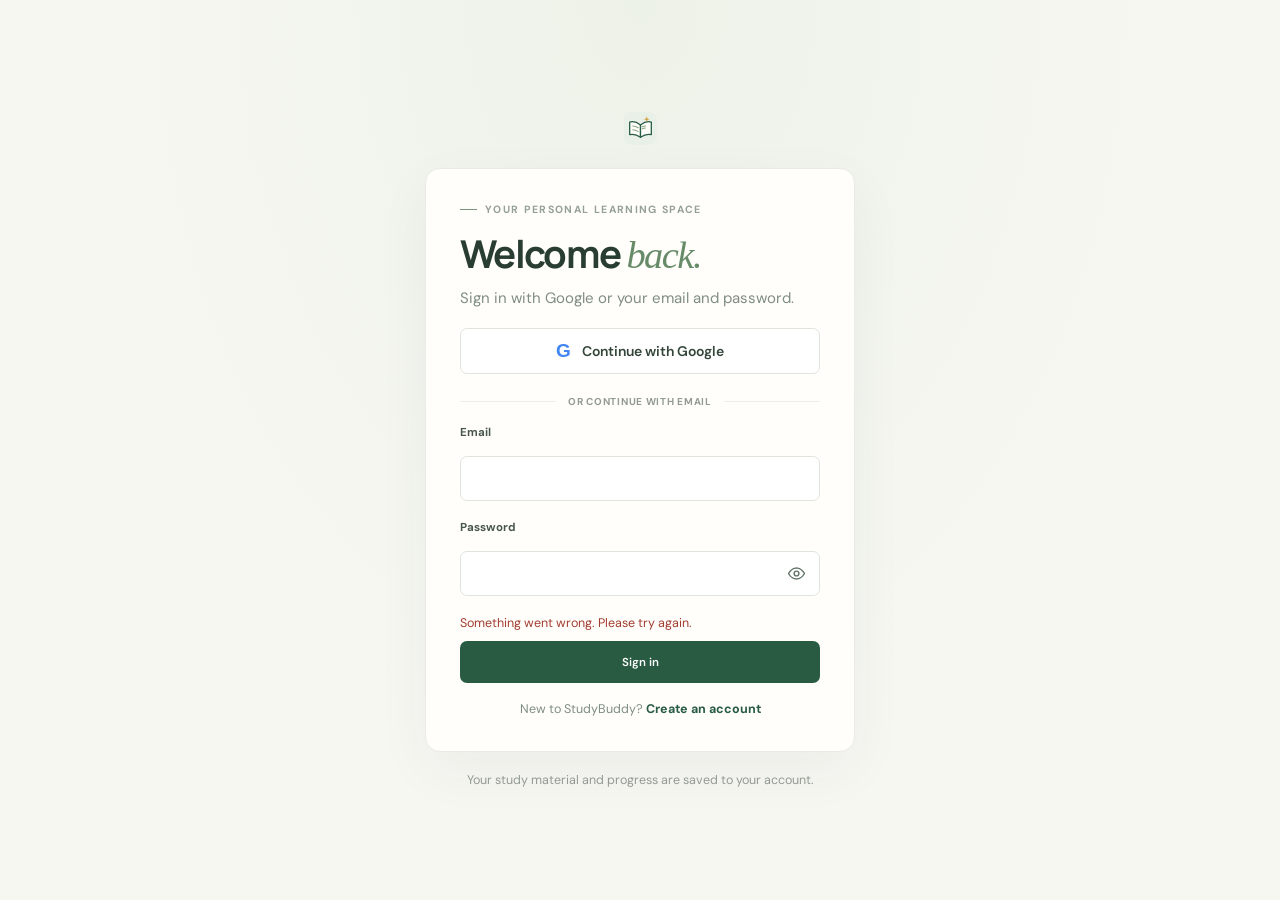
==== index.html @ 564a211e "Improve upload and history responsiveness Avoid repeated status and storage setup checks during uplo" ====
<!doctype html>
<html lang="en">
  <head>
    <meta charset="UTF-8" />
    <meta name="viewport" content="width=device-width, initial-scale=1.0" />
    <meta name="theme-color" content="#f7f7f2" />
    <meta
      name="description"
      content="Ask education questions or study any topic with guided lessons, practice, and a personal learning plan."
    />
    <title>StudyBuddy — learn it your way</title>
    <link rel="icon" type="image/svg+xml" href="/studybuddy-icon.svg" />
    <link rel="preconnect" href="https://fonts.googleapis.com" />
    <link rel="preconnect" href="https://fonts.gstatic.com" crossorigin />
    <link
      href="https://fonts.googleapis.com/css2?family=DM+Sans:wght@400;500;600;700&family=Manrope:wght@400;500;600;700;800&display=swap"
      rel="stylesheet"
    />
    <link rel="stylesheet" href="styles.css" />
    <script src="app.js" defer></script>
  </head>
  <body>
    <section class="auth-gate" id="auth-gate" aria-labelledby="auth-title">
      <a class="brand auth-brand" href="#" aria-label="StudyBuddy home"><span class="brand-mark" aria-hidden="true"><img src="/studybuddy-icon.svg" alt="" /></span><span>study<span class="brand-accent">buddy</span></span></a>
      <form class="auth-card" id="auth-form" novalidate>
        <p class="eyebrow"><span class="eyebrow-line"></span> YOUR PERSONAL LEARNING SPACE</p>
        <h1 id="auth-title">Welcome <span class="serif-accent">back.</span></h1>
        <p class="auth-copy" id="auth-copy">Sign in with Google or your email and password.</p>
        <a class="google-sign-in" id="google-sign-in" href="/api/auth/google/start">
          <span class="google-mark" aria-hidden="true">G</span>
          <span>Continue with Google</span>
        </a>
        <div class="auth-divider"><span>OR CONTINUE WITH EMAIL</span></div>
        <label class="field-label" for="auth-email">Email</label>
        <input class="auth-input" id="auth-email" type="email" autocomplete="email" maxlength="254" required />
        <label class="field-label" for="auth-password">Password</label>
        <div class="auth-password-field">
          <input class="auth-input" id="auth-password" type="password" autocomplete="current-password" minlength="8" maxlength="256" required />
          <button class="auth-password-toggle" type="button" data-password-toggle="auth-password" aria-label="Show password" aria-pressed="false" aria-controls="auth-password">
            <svg viewBox="0 0 24 24" aria-hidden="true"><path d="M2 12s3.6-7 10-7 10 7 10 7-3.6 7-10 7S2 12 2 12Z" /><circle cx="12" cy="12" r="3" /></svg>
            <svg viewBox="0 0 24 24" aria-hidden="true" hidden><path d="m3 3 18 18M10.6 10.6a2 2 0 0 0 2.8 2.8" /><path d="M9.9 5.2A10.7 10.7 0 0 1 12 5c6.4 0 10 7 10 7a15.7 15.7 0 0 1-3.1 3.8M6.2 6.2C3.5 8 2 12 2 12s3.6 7 10 7c1.2 0 2.3-.3 3.3-.7" /></svg>
          </button>
        </div>
        <p class="auth-password-hint" id="auth-password-hint" hidden>At least 8 characters, including an uppercase letter, a lowercase letter, a number, and a symbol.</p>
        <div id="auth-confirm-password-field" hidden>
          <label class="field-label" for="auth-confirm-password">Confirm password</label>
          <div class="auth-password-field">
            <input class="auth-input" id="auth-confirm-password" type="password" autocomplete="new-password" minlength="8" maxlength="256" />
            <button class="auth-password-toggle" type="button" data-password-toggle="auth-confirm-password" aria-label="Show password" aria-pressed="false" aria-controls="auth-confirm-password">
              <svg viewBox="0 0 24 24" aria-hidden="true"><path d="M2 12s3.6-7 10-7 10 7 10 7-3.6 7-10 7S2 12 2 12Z" /><circle cx="12" cy="12" r="3" /></svg>
              <svg viewBox="0 0 24 24" aria-hidden="true" hidden><path d="m3 3 18 18M10.6 10.6a2 2 0 0 0 2.8 2.8" /><path d="M9.9 5.2A10.7 10.7 0 0 1 12 5c6.4 0 10 7 10 7a15.7 15.7 0 0 1-3.1 3.8M6.2 6.2C3.5 8 2 12 2 12s3.6 7 10 7c1.2 0 2.3-.3 3.3-.7" /></svg>
            </button>
          </div>
        </div>
        <p class="auth-error" id="auth-error" role="alert"></p>
        <button class="primary-button auth-submit" id="auth-submit" type="submit">Sign in</button>
        <p class="auth-switch"><span id="auth-switch-prompt">New to StudyBuddy?</span> <button type="button" id="auth-toggle">Create an account</button></p>
      </form>
      <p class="auth-footnote">Your study material and progress are saved to your account.</p>
    </section>
    <div class="app-shell" id="app-shell" hidden>
      <aside class="sidebar" aria-label="Main navigation">
        <a class="brand" href="#" aria-label="StudyBuddy home">
          <span class="brand-mark" aria-hidden="true">
            <img src="/studybuddy-icon.svg" alt="" />
          </span>
          <span>study<span class="brand-accent">buddy</span></span>
        </a>

        <p class="sidebar-label">YOUR SPACE</p>
        <nav class="nav-list">
          <a class="nav-link active" href="#home" data-view="home" aria-label="Home" data-tooltip="Home">
            <svg viewBox="0 0 24 24" aria-hidden="true"><path d="m4 10 8-6 8 6v9a1 1 0 0 1-1 1h-5v-6h-4v6H5a1 1 0 0 1-1-1v-9Z" /></svg>
            <span>My study plan</span>
          </a>
          <a class="nav-link" href="#learn" data-view="learn" aria-label="Learning room" data-tooltip="Learning room">
            <svg viewBox="0 0 24 24" aria-hidden="true"><path d="M5 4.5A2.5 2.5 0 0 1 7.5 2H20v17H7.5A2.5 2.5 0 0 0 5 21.5v-17Z" /><path d="M5 18.5A2.5 2.5 0 0 1 7.5 16H20M9 6h7M9 9h7" /></svg>
            <span>Learning room</span>
          </a>
          <a class="nav-link" href="#history" data-view="history" aria-label="Study history" data-tooltip="Study history">
            <svg viewBox="0 0 24 24" aria-hidden="true"><circle cx="12" cy="12" r="8.5"/><path d="M12 7v5l3.5 2M5 5.5 3.5 8M3.5 8H7"/></svg>
            <span>Study history</span>
          </a>
        </nav>

        <div class="sidebar-spacer"></div>

        <div class="sidebar-note">
          <div class="note-spark" aria-hidden="true">✳</div>
          <p class="note-title">A little progress<br />goes a long way.</p>
          <p class="note-copy">Your next study session is one small step away.</p>
          <a href="#home" data-view="home" class="note-link">Keep going <span aria-hidden="true">↗</span></a>
          <div class="note-decoration" aria-hidden="true"></div>
        </div>

      </aside>

      <main class="main-content">
        <header class="topbar">
          <div class="breadcrumb"><span>My workspace</span><span class="crumb-slash">/</span><strong id="page-crumb">My study plan</strong></div>
          <div class="topbar-actions">
            <span class="today-label"><span class="status-dot"></span> Your personal learning space</span>
            <span class="save-status" id="save-status" role="status" aria-live="polite" hidden></span>
            <button class="save-retry-button" id="save-retry" type="button" hidden>Retry save</button>
            <button class="icon-button" id="help-button" aria-label="How StudyBuddy works" title="How StudyBuddy works">?</button>
            <button class="contact-us-button" id="contact-us" type="button" aria-expanded="false" aria-controls="contact-details">Contact Us</button>
            <span class="contact-details" id="contact-details" hidden>
              <span class="contact-email">Contact us at mca111725039126@gmail.com</span>
              <button class="contact-copy-button" id="contact-copy" type="button">Copy email</button>
              <span class="contact-copy-status" id="contact-copy-status" role="status" aria-live="polite"></span>
            </span>
            <button class="sign-out-button" id="sign-out" type="button">Log out</button>
          </div>
        </header>

        <section class="page-view active" id="home-view" aria-labelledby="welcome-title">
          <div class="welcome-row">
            <div>
              <p class="eyebrow"><span class="eyebrow-line"></span> YOUR NEXT CHAPTER STARTS HERE</p>
              <h1 id="welcome-title">Make learning <span class="serif-accent">click.</span></h1>
              <p class="welcome-copy">Ask about any subject, enter a topic, or share study material. Your tutor will explain it, help you practise, and build a plan that fits your days.</p>
            </div>
            <div class="date-chip"><span class="date-icon" aria-hidden="true">✳</span><span id="today-date">A fresh start, any day</span></div>
          </div>

          <div class="workspace-grid">
            <section class="setup-card card" aria-labelledby="setup-title">
              <div class="card-heading">
                <div class="step-number">01</div>
                <div>
                  <p class="section-kicker">LET’S GET YOU SET UP</p>
                  <h2 id="setup-title">What are we learning today?</h2>
                </div>
              </div>

              <form id="study-form">
                <label class="field-label" for="material-text">Choose your study sources <span class="optional-label">up to 10 files, plus notes</span></label>
                <label class="upload-zone" for="file-input" id="upload-zone">
                  <span class="upload-icon" id="upload-icon" aria-hidden="true">
                    <svg viewBox="0 0 24 24"><path d="M12 16V4m0 0L7 9m5-5 5 5" /><path d="M5 14v5a1 1 0 0 0 1 1h12a1 1 0 0 0 1-1v-5" /></svg>
                  </span>
                  <img class="image-preview" id="image-preview" alt="Preview of a selected study image" hidden />
                  <span class="upload-text"><strong id="file-label">Add files, <span>browse</span>, or paste an image</strong><small id="file-status" aria-live="polite">Images, PDF, DOCX, PPTX, and text · up to 10 MB each</small></span>
                  <input id="file-input" type="file" multiple accept=".txt,.md,.markdown,.csv,.json,.html,.htm,.pdf,.docx,.pptx,text/plain,text/markdown,text/csv,application/json,text/html,application/pdf,application/vnd.openxmlformats-officedocument.wordprocessingml.document,application/vnd.openxmlformats-officedocument.presentationml.presentation,image/png,image/jpeg,image/webp,image/gif,image/avif,image/bmp,image/heic,image/heif,image/tiff" />
                </label>
                <ul id="selected-files" class="selected-files" aria-live="polite" hidden></ul>
                <button id="clear-files" class="clear-files-button" type="button" hidden>Clear selected files</button>
                <p id="image-retention-note" class="image-retention-note">Files used in a study plan are stored privately for 30 days and are available in your Study history. Convert older .DOC/.PPT files to PDF or modern Office format first.</p>
                <div class="or-divider"><span>OR PASTE YOUR TEXT</span></div>
                <textarea id="material-text" rows="5" placeholder="Enter an education-related topic or question, or paste notes (for example: operating systems, photosynthesis, or algebra)." aria-describedby="material-hint"></textarea>
                <div class="input-footer"><span id="material-hint" aria-live="polite">Checking the AI tutor…</span><span id="word-count">0 words</span></div>

                <div class="setup-divider"></div>
                <div class="preferences-grid">
                  <div class="field-group">
                    <label class="field-label" for="study-days">How many days do you have?</label>
                    <input class="number-input" id="study-days" type="number" min="1" max="30" step="1" value="3" required aria-describedby="schedule-help" />
                  </div>
                  <div class="field-group">
                    <label class="field-label" for="exam-date">Exam date <span class="optional-label">optional</span></label>
                    <input class="number-input" id="exam-date" type="date" />
                  </div>
                  <div class="field-group daily-hours-group">
                    <p class="field-label">How many hours can you study each day?</p>
                    <p class="schedule-help" id="schedule-help">Set a different amount for each day. Choose between 0.5 and 12 hours.</p>
                    <div class="daily-hours-list" id="daily-hours-list" aria-live="polite"></div>
                  </div>
                </div>

                <p class="form-error" id="form-error" role="alert"></p>
                <button class="primary-button create-button" type="submit"><span>Build my study plan</span><span class="button-arrow" aria-hidden="true">↗</span></button>
              </form>
            </section>

            <aside class="right-rail">
              <section class="how-card card">
                <div class="how-header"><span class="how-icon" aria-hidden="true">✳</span><span class="section-kicker">A STUDY BUDDY IN YOUR CORNER</span></div>
                <h2>Learn it.<br /><span>Own it.</span><br />Remember it.</h2>
                <div class="how-steps">
                  <div class="how-step"><span class="tiny-step">1</span><span><strong>Your material</strong><small>We find the key ideas</small></span></div>
                  <div class="how-step"><span class="tiny-step">2</span><span><strong>Your learning plan</strong><small>Detailed lessons in focused parts</small></span></div>
                  <div class="how-step"><span class="tiny-step">3</span><span><strong>Your next steps</strong><small>Practice &amp; revise smarter</small></span></div>
                </div>
                <div class="scribble" aria-hidden="true">you've got this <span>↗</span></div>
              </section>
              <section class="tip-card card">
                <div class="tip-icon" aria-hidden="true">☼</div>
                <div><p class="section-kicker">A STUDY TIP FOR YOU</p><p class="tip-copy">Learning a little, then recalling it from memory, helps ideas stick.</p></div>
              </section>
            </aside>
          </div>
        </section>

        <section class="page-view" id="history-view" aria-labelledby="study-history-title">
          <div class="subpage-heading">
            <div><p class="eyebrow"><span class="eyebrow-line"></span> PICK UP WHERE YOU LEFT OFF</p><h1 id="study-history-title">Study <span class="serif-accent">history.</span></h1><p class="welcome-copy">Reopen an earlier plan and continue its lessons.</p></div>
          </div>
          <section class="study-history card" aria-label="Saved study plans">
            <div class="history-heading"><span class="history-count" id="history-count">0 saved plans</span></div>
            <div class="history-list" id="history-list" aria-live="polite"><p class="history-empty">Your previous plans will appear here.</p></div>
          </section>
        </section>

        <section class="page-view" id="learn-view" aria-labelledby="learn-title">
          <div class="subpage-heading">
            <div><p class="eyebrow"><span class="eyebrow-line"></span> YOUR PERSONAL LEARNING ROOM</p><h1 id="learn-title">Let’s make it <span class="serif-accent">stick.</span></h1><p class="welcome-copy" id="lesson-subtitle">Work through each topic at your own pace.</p></div>
            <button class="text-button" id="back-to-plan">← Back to plan</button>
          </div>
          <div class="learning-layout">
            <aside class="lesson-sidebar card">
              <div class="lesson-list-heading"><span class="section-kicker">YOUR LEARNING PLAN</span><span class="lesson-progress-summary"><span class="lesson-progress-count" id="lesson-progress-count">0 / 0</span><strong class="lesson-progress-percent" id="lesson-progress-percent">0%</strong></span></div>
              <div class="progress-track" id="lesson-progress-track" role="progressbar" aria-label="Topics mastered" aria-valuemin="0" aria-valuemax="100" aria-valuenow="0"><span id="lesson-progress-bar"></span></div>
              <section class="readiness-panel" id="readiness-panel" aria-live="polite"></section>
              <div id="spaced-review-list" class="spaced-review-list" aria-live="polite"></div>
              <div id="lesson-list" class="lesson-list"></div>
              <div class="plan-time"><span aria-hidden="true">◷</span><span id="plan-time-label">3 days · 3 hours total</span></div>
            </aside>
            <article class="lesson-card card" aria-label="Current lesson page">
              <div id="lesson-content"></div>
              <div class="lesson-actions"><button class="secondary-button" id="prev-lesson">← Previous lesson</button><button class="primary-button" id="next-lesson">I’ve got this <span class="button-arrow" aria-hidden="true">→</span></button></div>
            </article>
          </div>
        </section>

        <section class="page-view" id="quiz-view" aria-labelledby="quiz-title">
          <div class="subpage-heading">
            <div><p class="eyebrow"><span class="eyebrow-line"></span> PRACTICE THAT BUILDS UNDERSTANDING</p><h1 id="quiz-title">Time to <span class="serif-accent">check in.</span></h1><p class="welcome-copy" id="quiz-intro">Try multiple-choice questions based on your lessons. Choose or change an option before checking your answer. You’ll see explanations, then choose what you’d like to review.</p></div>
            <span class="quiz-count-chip" id="quiz-count-chip">QUESTION 1</span>
          </div>
          <section class="quiz-card card quiz-setup" id="quiz-setup" hidden aria-labelledby="quiz-setup-title">
            <h2 id="quiz-setup-title">Choose your quiz length</h2>
            <p>The quiz is optional. Start whenever you’re ready, or skip it and keep your completed lessons. Choose how many multiple-choice questions to answer; questions are randomized and based on your study material.</p>
            <div class="quiz-size-control"><label for="quiz-size">Total multiple-choice questions</label><input id="quiz-size" type="number" min="1" value="10" required /></div>
            <label class="quiz-all-control"><input id="quiz-all" type="checkbox" /><span id="quiz-all-label">All lesson questions plus the applied scenario</span></label>
            <div class="quiz-choice-actions"><button class="primary-button" id="start-selected-quiz" type="button">Start quiz</button><button class="secondary-button" id="skip-quiz" type="button">Skip quiz</button></div>
          </section>
          <div class="quiz-card card" id="quiz-content" hidden></div>
        </section>

        <section class="page-view" id="results-view" aria-labelledby="results-title">
          <div id="results-content"></div>
        </section>

        <footer class="footer"><span>StudyBuddy</span><span>Small steps. Strong understanding.</span></footer>
      </main>
    </div>
    <div class="toast" id="toast" role="status" aria-live="polite"></div>
    <dialog id="help-dialog" class="help-dialog">
      <button class="dialog-close" id="close-help" aria-label="Close">×</button>
      <span class="how-icon" aria-hidden="true">✳</span>
      <p class="section-kicker">A NOTE ABOUT THIS FIRST VERSION</p>
      <h2>Your notes stay yours.</h2>
      <p>With a Groq API key configured, StudyBuddy uses Groq for lessons, quizzes, image analysis, and assessments. Module names and section headings become context for focused lessons; each bullet and each comma-separated subtopic becomes its own lesson, up to 500 topics per plan. Each lesson page is generated only when selected, with up to 250 output tokens per lesson and model reasoning disabled to reserve tokens for the explanation. Lesson pages give a concise explanation and example. Quizzes contain multiple-choice questions based on completed lesson topics, followed by an applied scenario in multiple-choice format. Choose a question count or include all topics. Each answer includes an explanation. Missed answers appear below the quiz results with your answer, the correct answer, and an option to get another focused explanation. Model availability and account limits apply.</p>
      <p>Lesson requests send the selected topic part, follow-up explanation requests send that topic's notes and the learner's question and missed-answer details, quiz requests send lesson summaries, and image requests send the image to Groq; StudyBuddy does not save those requests. Image analysis adapts to visible content such as text, flowcharts, diagrams, charts, people, and objects, describing their labels, actions, and relationships while marking uncertain details. AI explanations can still be wrong: compare important details with your source material and trusted references. Without a Groq API key, StudyBuddy can read visible text from an image but cannot interpret diagrams or other visual content. Supported image formats include PNG, JPEG, WebP, and GIF; other formats are converted in your browser when possible.</p>
      <p>Lessons and quiz explanations include a related verbatim passage from your notes when a match is found; use it to check the explanation, not as a guarantee that every claim is supported. Study readiness is an estimate based on checked topics, and untested topics lower the estimate. Lesson pages can be read aloud in English by your browser and printed or saved as a PDF. The save indicator shows when progress is saved and offers a retry if saving fails.</p>
      <button class="primary-button dialog-done" id="dialog-done">Got it</button>
    </dialog>
  </body>
</html>
---- styles.css ----
:root {
  font-family: "DM Sans", sans-serif;
  color: #233a32;
  background: #f7f7f2;
  font-synthesis: none;
  text-rendering: optimizeLegibility;
  --ink: #233a32;
  --muted: #7f8d84;
  --green: #235842;
  --green-dark: #194733;
  --mint: #e8efe8;
  --line: #e9ebe4;
  --paper: #fffefa;
}

* { box-sizing: border-box; }
[hidden] { display: none !important; }
body { margin: 0; min-width: 320px; min-height: 100vh; background: #f7f7f2; }
button, textarea, select { font: inherit; }
button, a, label { -webkit-tap-highlight-color: transparent; }
button { cursor: pointer; }
a { color: inherit; text-decoration: none; }
button:focus-visible, a:focus-visible, select:focus-visible, textarea:focus-visible, input:focus-visible + .upload-zone { outline: 3px solid #94b9a1; outline-offset: 3px; }

.app-shell { min-height: 100vh; }
.sidebar { width: 64px; position: fixed; inset: 0 auto 0 0; display: flex; flex-direction: column; align-items: center; padding: 17px 8px 11px; background: #fffefa; border-right: 1px solid #eeefe9; z-index: 5; }
.brand { display: flex; align-items: center; gap: 9px; margin: 0 0 40px; font-family: Manrope, sans-serif; font-weight: 800; font-size: 22.5px; letter-spacing: -1.1px; }
.brand-mark { width: 33px; height: 33px; display: grid; place-items: center; background: #e9f0e8; border-radius: 10px; }
.brand-mark img { width: 100%; height: 100%; display: block; }
.brand-accent { color: #72956d; }
.sidebar-label, .section-kicker, .eyebrow { font-size: 10.5px; letter-spacing: 1.35px; font-weight: 700; color: #95a096; }
.sidebar-label, .brand > span:last-child, .nav-link > span, .sidebar-note { display: none; }
.nav-list { display: grid; width: 100%; gap: 8px; }
.nav-link { position: relative; width: 46px; height: 43px; margin: 0 auto; padding: 0; display: flex; justify-content: center; align-items: center; border-radius: 8px; font-size: 13.5px; font-weight: 500; color: #6f7d74; transition: background .18s ease, color .18s ease; }
.nav-link::after { content: attr(data-tooltip); position: absolute; z-index: 20; left: calc(100% + 8px); top: 50%; padding: 7px 10px; border-radius: 6px; background: #293d33; color: #fff; font-size: 11.5px; font-weight: 600; line-height: 1.2; white-space: nowrap; opacity: 0; pointer-events: none; transform: translateY(-50%) translateX(-3px); transition: opacity .15s ease, transform .15s ease; }
.nav-link:hover::after, .nav-link:focus-visible::after { opacity: 1; transform: translateY(-50%) translateX(0); }
.nav-link:hover { background: #f5f6f1; color: var(--ink); }
.nav-link.active { color: #285b43; background: #eaf0e9; font-weight: 700; }
.nav-link svg { width: 17px; height: 17px; fill: none; stroke: currentColor; stroke-width: 1.6; stroke-linecap: round; stroke-linejoin: round; }
.sidebar-spacer { flex: 1; min-height: 28px; }
.sidebar-note { position: relative; overflow: hidden; padding: 17px 15px 15px; border-radius: 11px; background: #f0f2e9; min-height: 171px; }
.note-spark { width: 25px; height: 25px; display: grid; place-items: center; border-radius: 8px; background: #e1e8db; color: #567956; font-size: 18px; }
.note-title { position: relative; z-index: 1; margin: 12px 0 7px; font: 700 17px/1.35 Manrope, sans-serif; color: #304536; }
.note-copy { position: relative; z-index: 1; max-width: 157px; margin: 0 0 12px; color: #788479; font-size: 11.5px; line-height: 1.55; }
.note-link { position: relative; z-index: 1; color: #35634a; font-size: 11.5px; font-weight: 700; }
.note-link span { margin-left: 4px; }
.note-decoration { position: absolute; right: -17px; bottom: -39px; width: 111px; height: 111px; border: 1px solid #dce4d6; border-radius: 50%; box-shadow: 0 0 0 12px #f0f2e9, 0 0 0 13px #dce4d6, 0 0 0 26px #f0f2e9, 0 0 0 27px #dce4d6; }
.auth-gate { min-height: 100vh; display: grid; place-items: center; align-content: center; gap: 20px; padding: 32px 18px; background: radial-gradient(ellipse at 50% 0%, #edf2e9 0, #f7f7f2 62%); }
.auth-brand { margin: 0 0 3px; }
.auth-card { width: min(100%, 430px); padding: 34px; border: 1px solid #e9ebe4; border-radius: 15px; background: #fffefa; box-shadow: 0 18px 55px #293d330d; }
.auth-card .eyebrow { margin-bottom: 16px; }
.auth-card h1 { margin-bottom: 9px; }
.auth-copy { margin-bottom: 18px; color: #7f8d84; font-size: 15px; line-height: 1.6; }
.google-sign-in { width: 100%; min-height: 46px; display: flex; align-items: center; justify-content: center; gap: 11px; border: 1px solid #dfe5dc; border-radius: 7px; background: #fff; color: #34463a; font-size: 14px; font-weight: 600; transition: background .18s ease, border-color .18s ease; }
.google-sign-in:hover { border-color: #b7c9b0; background: #f8faf6; }
.google-sign-in:focus-visible { outline: 3px solid #94b9a1; outline-offset: 3px; }
.google-mark { font: 700 19px Arial, sans-serif; color: #4285f4; }
.auth-divider { display: flex; align-items: center; gap: 12px; margin: 21px 0 17px; color: #929b92; font-size: 10px; font-weight: 700; letter-spacing: .7px; }
.auth-divider::before, .auth-divider::after { height: 1px; flex: 1; background: #eceee7; content: ""; }
.auth-input { width: 100%; height: 45px; margin: 7px 0 19px; padding: 0 12px; border: 1px solid #dfe5dc; border-radius: 7px; background: #fff; color: var(--ink); font: inherit; font-size: 15px; }
.auth-input:focus { outline: 3px solid #94b9a155; border-color: #78987c; }
.auth-password-field { position: relative; }
.auth-password-field .auth-input { padding-right: 48px; }
.auth-password-toggle { position: absolute; top: 29px; right: 7px; width: 34px; height: 34px; display: grid; place-items: center; padding: 0; transform: translateY(-50%); border: 0; border-radius: 6px; background: transparent; color: #64756a; cursor: pointer; }
.auth-password-toggle:hover { background: #eaf0e9; color: #285b43; }
.auth-password-toggle:focus-visible { outline: 2px solid #78987c; outline-offset: 1px; }
.auth-password-toggle svg { width: 19px; height: 19px; fill: none; stroke: currentColor; stroke-linecap: round; stroke-linejoin: round; stroke-width: 1.8; }
.auth-password-toggle svg[hidden] { display: none; }
.auth-password-hint { margin: -12px 0 16px; color: #7f8d84; font-size: 11.5px; line-height: 1.5; }
.auth-error { min-height: 18px; margin: 0 0 8px; color: #a33d32; font-size: 12.5px; }
.auth-error.auth-success { color: #3b704b; }
.auth-submit { width: 100%; justify-content: center; }
.auth-switch { margin: 18px 0 0; text-align: center; color: #7f8d84; font-size: 12.5px; }
.auth-switch button { padding: 0; border: 0; background: transparent; color: #285b43; font-weight: 700; }
.auth-footnote { margin: 0; color: #929b92; font-size: 12.5px; text-align: center; }

.main-content { max-width: 1600px; margin-left: 64px; padding: 0 53px; min-height: 100vh; }
.topbar { height: 68px; display: flex; align-items: center; justify-content: space-between; border-bottom: 1px solid #ebede6; }
.breadcrumb { display: flex; align-items: center; gap: 9px; color: #99a098; font-size: 11.5px; }
.breadcrumb strong { color: #516057; font-weight: 600; }
.crumb-slash { color: #c9cec6; }
.topbar-actions { display: flex; align-items: center; gap: 17px; }
.today-label { display: flex; align-items: center; gap: 7px; color: #7d8980; font-size: 11.5px; }
.save-status { color: #718170; font-size: 11.5px; white-space: nowrap; }
.save-status[data-state="error"] { color: #a33d32; }
.save-retry-button { padding: 4px 7px; border: 1px solid #e6c6c1; border-radius: 5px; background: #fffefa; color: #934a42; font-size: 10.5px; white-space: nowrap; }
.status-dot { width: 7px; height: 7px; border-radius: 50%; background: #82a982; box-shadow: 0 0 0 3px #e8efe6; }
.icon-button { width: 25px; height: 25px; border: 1px solid #e1e5dc; border-radius: 50%; color: #79877d; background: #fffefa; font-size: 13.5px; font-weight: 600; }
.contact-us-button { min-height: 34px; padding: 0 11px; border: 1px solid #dfe5dc; border-radius: 7px; background: #fffefa; color: #40594a; font-size: 12.5px; font-weight: 600; }
.contact-us-button:hover { border-color: #b9cbb9; background: #f0f4ee; }
.contact-details { display: flex; align-items: center; gap: 7px; }
.contact-details[hidden] { display: none; }
.contact-email { color: #40594a; font-size: 11.5px; white-space: nowrap; }
.contact-copy-button { min-height: 28px; padding: 0 8px; border: 1px solid #dfe5dc; border-radius: 6px; background: #fffefa; color: #40594a; font-size: 11px; font-weight: 600; white-space: nowrap; }
.contact-copy-button:hover { border-color: #b9cbb9; background: #f0f4ee; }
.contact-copy-status { color: #40594a; font-size: 11px; white-space: nowrap; }
.sign-out-button { min-height: 34px; padding: 0 13px; border: 1px solid #dfe5dc; border-radius: 7px; background: #fffefa; color: #40594a; font-size: 12.5px; font-weight: 600; transition: background .18s ease, border-color .18s ease; }
.sign-out-button:hover { border-color: #b9cbb9; background: #f0f4ee; }

.page-view { display: none; padding-top: 38px; animation: fade-in .28s ease both; }
.page-view.active { display: block; }
@keyframes fade-in { from { opacity: 0; transform: translateY(5px); } to { opacity: 1; transform: translateY(0); } }
.welcome-row, .subpage-heading { display: flex; align-items: end; justify-content: space-between; gap: 20px; margin: 0 0 27px; }
.eyebrow { display: flex; align-items: center; gap: 8px; margin: 0 0 11px; }
.eyebrow-line { width: 17px; height: 1px; background: #79947a; }
h1, h2, p { margin-top: 0; }
h1 { margin-bottom: 7px; color: #293d33; font: 700 clamp(30.5px, 3vw, 40.5px)/1.15 Manrope, sans-serif; letter-spacing: -1.7px; }
.serif-accent { color: #678b69; font-family: Georgia, serif; font-style: italic; font-weight: 400; letter-spacing: -1.5px; }
.welcome-copy { margin: 0; color: #87928a; font-size: 13.5px; }
.date-chip { flex: 0 0 auto; display: flex; align-items: center; gap: 8px; margin-bottom: 3px; padding: 8px 11px; border: 1px solid #e9ebe4; border-radius: 7px; background: #fffefa; color: #768279; font-size: 10.5px; }
.date-icon { color: #7e9c73; font-size: 15px; }

.workspace-grid { display: grid; grid-template-columns: minmax(0, 1.75fr) minmax(230px, .86fr); gap: 18px; align-items: start; }
.card { border: 1px solid #eceee7; border-radius: 12px; background: var(--paper); box-shadow: 0 3px 12px rgba(45, 62, 45, .025); }
.setup-card { padding: 23px 25px 24px; }
.study-history { margin-top: 18px; padding: 22px 25px; }
.history-heading { display: flex; justify-content: space-between; align-items: center; gap: 12px; margin-bottom: 12px; }
.history-heading h2 { margin: 0; color: #33443a; font: 700 18px Manrope, sans-serif; }
.history-heading .section-kicker { color: #89958b; font-size: 10px; letter-spacing: 1px; }
.history-count { color: #89958b; font-size: 11.5px; }
.history-list { display: grid; gap: 8px; }
.history-item { padding: 12px 13px; border: 1px solid #eceee7; border-radius: 8px; background: #fffefa; color: #48564c; }
.history-open { display: flex; justify-content: space-between; align-items: center; gap: 12px; width: 100%; padding: 0; border: 0; background: transparent; color: inherit; text-align: left; cursor: pointer; }
.history-item:hover { border-color: #b7c9b0; background: #f7faf4; }
.history-item-copy { display: grid; gap: 4px; min-width: 0; }
.history-item-copy strong { overflow: hidden; color: #33443a; font-size: 12.5px; font-weight: 600; text-overflow: ellipsis; white-space: nowrap; }
.history-item-copy small, .history-item-action { color: #89958b; font-size: 10.5px; }
.history-item-action { flex: 0 0 auto; color: #577a5d; font-weight: 600; }
.history-files { display: grid; gap: 8px; margin-top: 12px; padding-top: 12px; border-top: 1px solid #eff0ea; }
.history-file { display: flex; align-items: center; gap: 12px; }
.history-file img { width: 76px; height: 58px; object-fit: cover; border-radius: 6px; background: #f1f3ee; }
.history-file-badge { width: 76px; height: 58px; display: grid; place-items: center; border-radius: 6px; background: #f1f3ee; color: #617767; font-size: 10px; font-weight: 800; }
.history-file > div { display: grid; gap: 5px; min-width: 0; }
.history-file strong { overflow: hidden; color: #59685d; font-size: 11px; text-overflow: ellipsis; white-space: nowrap; }
.history-file a { color: #577a5d; font-size: 11px; font-weight: 700; }
.image-retention-note { margin: -7px 0 14px; color: #879188; font-size: 10.5px; line-height: 1.5; }
.history-empty { margin: 0; padding: 12px 0; color: #89958b; font-size: 11.5px; }
.card-heading { display: flex; align-items: center; gap: 13px; margin-bottom: 23px; }
.step-number { width: 34px; height: 34px; display: grid; place-items: center; border: 1px solid #e6ebe2; border-radius: 9px; background: #f4f6f0; color: #68816a; font: 700 12.5px Manrope, sans-serif; }
.section-kicker { margin: 0 0 6px; }
.card-heading h2 { margin: 0; color: #33443a; font: 700 18px Manrope, sans-serif; letter-spacing: -.35px; }
.field-label { display: flex; align-items: baseline; gap: 8px; margin: 0 0 9px; color: #48564c; font-size: 11.5px; font-weight: 700; }
.optional-label { color: #a0a79f; font-size: 10.5px; font-weight: 400; }
.upload-zone { display: flex; align-items: center; gap: 12px; min-height: 64px; padding: 10px 13px; border: 1px dashed #d8dfd5; border-radius: 8px; background: #fbfcf8; cursor: pointer; transition: border .2s, background .2s; }
.upload-zone:hover, .upload-zone.dragging { border-color: #8baa8a; background: #f4f8f1; }
.upload-icon { width: 34px; height: 34px; display: grid; flex: 0 0 auto; place-items: center; border-radius: 8px; background: #ebf1e8; }
.upload-icon svg { width: 18px; fill: none; stroke: #648367; stroke-width: 1.6; stroke-linecap: round; stroke-linejoin: round; }
.image-preview { width: 44px; height: 44px; flex: 0 0 auto; border: 1px solid #e0e7dc; border-radius: 7px; object-fit: cover; }
.upload-text { display: flex; flex-direction: column; gap: 5px; color: #647267; font-size: 11.5px; }
.upload-text strong { font-weight: 500; }
.upload-text strong span { color: #477654; font-weight: 700; text-decoration: underline; text-underline-offset: 2px; }
.upload-text small { color: #9ba49b; font-size: 10.5px; }
.upload-text strong, .upload-text small { overflow-wrap: anywhere; }
.selected-files { display: grid; gap: 6px; margin: 9px 0 0; padding: 0; list-style: none; }
.selected-file { display: flex; align-items: center; justify-content: space-between; gap: 10px; padding: 7px 9px; border: 1px solid #eceee7; border-radius: 6px; background: #fffefa; color: #59685d; font-size: 10.5px; }
.selected-file span { min-width: 0; overflow-wrap: anywhere; }
.selected-file button, .clear-files-button { padding: 3px 7px; border: 0; border-radius: 5px; background: #f9eae7; color: #a33d32; font: 600 10px "DM Sans", sans-serif; cursor: pointer; }
.clear-files-button { margin-top: 7px; padding: 5px 8px; }
#file-input { position: absolute; width: 1px; height: 1px; overflow: hidden; clip: rect(0,0,0,0); white-space: nowrap; clip-path: inset(50%); }
.or-divider { display: flex; align-items: center; gap: 10px; margin: 13px 0 10px; color: #a3aaa2; font-size: 10px; letter-spacing: 1px; }
.or-divider::before, .or-divider::after { content: ""; height: 1px; flex: 1; background: #eff0ea; }
textarea { display: block; width: 100%; min-height: 103px; resize: vertical; padding: 12px 13px; border: 1px solid #e8ebe4; border-radius: 7px; background: #fff; color: #455449; font-size: 11.5px; line-height: 1.65; outline: none; }
textarea::placeholder { color: #aab1aa; }
textarea:focus { border-color: #9cb59b; }
.input-footer { display: flex; justify-content: space-between; gap: 8px; margin-top: 6px; color: #a1a9a0; font-size: 10px; }
#word-count { flex: 0 0 auto; color: #77887a; }
.setup-divider { height: 1px; margin: 17px 0 16px; background: #eff0ea; }
.preferences-grid { display: grid; grid-template-columns: 1fr 1fr; gap: 13px; }
.field-group { min-width: 0; }
.daily-hours-group { grid-column: 1 / -1; }
.schedule-help { margin: -4px 0 9px; color: #98a198; font-size: 10.5px; line-height: 1.5; }
.daily-hours-list { display: grid; grid-template-columns: repeat(3, minmax(0, 1fr)); gap: 9px; }
.daily-hours-item { min-width: 0; padding: 9px; border: 1px solid #eef0e9; border-radius: 6px; background: #fbfcf8; }
.daily-hours-item .field-label { margin-bottom: 6px; }
.number-input { width: 100%; height: 38px; padding: 0 10px; border: 1px solid #e7eae2; border-radius: 6px; background: #fff; color: #667269; font: inherit; font-size: 11.5px; outline: none; }
.number-input:focus { border-color: #9cb59b; }
.hours-input-wrap { position: relative; }
.hours-input-wrap .number-input { padding-right: 46px; }
.hours-input-wrap > span { position: absolute; top: 12px; right: 9px; color: #89958b; font-size: 10.5px; pointer-events: none; }
.select-wrap { position: relative; }
select { width: 100%; height: 38px; appearance: none; padding: 0 29px 0 10px; border: 1px solid #e7eae2; border-radius: 6px; background: #fff; color: #667269; font-size: 10.5px; outline: none; cursor: pointer; }
select:focus { border-color: #9cb59b; }
.select-chevron { pointer-events: none; position: absolute; top: 8px; right: 10px; color: #89958b; font-size: 18px; }
.form-error { min-height: 0; margin: 0; color: #a33f37; font-size: 11.5px; }
.form-error:not(:empty) { margin-top: 12px; }
.primary-button { min-height: 42px; display: inline-flex; justify-content: center; align-items: center; gap: 17px; padding: 0 16px; border: 0; border-radius: 7px; background: #285b42; color: white; font-size: 11.5px; font-weight: 600; transition: background .2s, transform .2s, box-shadow .2s; }
.primary-button:hover:not(:disabled) { background: #1e4c37; transform: translateY(-1px); box-shadow: 0 4px 12px #285b4220; }
.primary-button:disabled { cursor: not-allowed; opacity: .72; transform: none; box-shadow: none; }
.button-arrow { font-size: 18px; font-weight: 400; line-height: 1; }
.create-button { width: 100%; margin-top: 16px; }

.right-rail { display: grid; gap: 13px; }
.how-card { position: relative; overflow: hidden; padding: 20px 19px 17px; background: #eff2e9; border-color: #e8ece2; }
.how-header { display: flex; align-items: center; gap: 8px; }
.how-header .section-kicker { margin: 0; font-size: 10px; }
.how-icon { width: 25px; height: 25px; display: grid; place-items: center; border-radius: 8px; background: #e0e9dc; color: #628265; font-size: 17px; }
.how-card h2 { position: relative; z-index: 1; margin: 20px 0 18px; color: #33463a; font: 800 clamp(28.5px, 2.3vw, 35px)/1.12 Manrope, sans-serif; letter-spacing: -1.1px; }
.how-card h2 span { color: #70906d; font: italic 400 34px/1.2 Georgia, serif; letter-spacing: -.8px; }
.how-steps { position: relative; z-index: 1; display: grid; gap: 14px; }
.how-step { display: flex; align-items: center; gap: 9px; }
.tiny-step { width: 23px; height: 23px; display: grid; place-items: center; border-radius: 50%; background: #e0e9dc; color: #547a59; font-size: 10.5px; font-weight: 700; }
.how-step > span:last-child { display: flex; flex-direction: column; gap: 3px; }
.how-step strong { color: #50624f; font-size: 10.5px; }
.how-step small { color: #899588; font-size: 10px; }
.scribble { position: relative; z-index: 1; margin-top: 17px; color: #63815f; font: italic 13.5px Georgia, serif; text-align: right; transform: rotate(-4deg); }
.scribble span { font: 17px "DM Sans", sans-serif; }
.tip-card { display: flex; align-items: flex-start; gap: 11px; padding: 15px; }
.tip-icon { width: 28px; height: 28px; display: grid; flex: 0 0 auto; place-items: center; border-radius: 8px; background: #faf1df; color: #bd9658; font-size: 19.5px; }
.tip-card .section-kicker { margin: 2px 0 6px; font-size: 10px; }
.tip-copy { max-width: 205px; margin: 0; color: #7b877d; font-size: 10.5px; line-height: 1.6; }
.footer { display: flex; justify-content: space-between; padding: 20px 0 18px; margin-top: 26px; border-top: 1px solid #ebede6; color: #a0a79f; font-size: 10px; }
.footer span:first-child { color: #728174; font-weight: 700; }

.subpage-heading { align-items: center; margin-bottom: 24px; }
.subpage-heading h1 { margin-bottom: 7px; }
.text-button { padding: 9px 12px; border: 1px solid #e6e9e1; border-radius: 6px; background: #fffefa; color: #6f7f72; font-size: 11.5px; }
.text-button:hover, .secondary-button:hover { background: #f5f7f1; }
.learning-layout { display: grid; grid-template-columns: minmax(210px, .72fr) minmax(0, 1.8fr); gap: 16px; align-items: start; }
.lesson-sidebar { padding: 18px 15px; }
.lesson-list-heading { display: flex; justify-content: space-between; align-items: center; gap: 8px; }
.lesson-list-heading .section-kicker { margin: 0; }
.lesson-progress-summary { display: inline-flex; align-items: center; gap: 5px; }
.lesson-progress-count { color: #8a968a; font-size: 10.5px; }
.lesson-progress-percent { color: #486d4b; font-size: 11.5px; font-weight: 700; }
.progress-track { height: 4px; overflow: hidden; margin: 12px 0 14px; border-radius: 5px; background: #edf0e9; }
.progress-track span { display: block; width: 0; height: 100%; border-radius: inherit; background: #72936f; transition: width .25s; }
.lesson-list { display: grid; gap: 6px; }
.day-plan { display: grid; gap: 5px; padding-top: 10px; border-top: 1px solid #eff0ea; }
.day-plan-heading { display: flex; justify-content: space-between; gap: 6px; color: #607065; font-size: 10.5px; }
.day-plan-heading span { color: #98a198; font-size: 10px; }
.day-plan-empty { margin: 0; color: #98a198; font-size: 10px; line-height: 1.5; }
.lesson-list-item { display: flex; align-items: flex-start; gap: 9px; padding: 10px 8px; border-radius: 7px; cursor: pointer; transition: background .18s; }
.lesson-list-item:hover { background: #f6f7f2; }
.lesson-list-item:disabled { cursor: not-allowed; opacity: .48; }
.spaced-review-list { display: grid; gap: 6px; margin: 0 0 12px; }
.spaced-review-heading { margin: 0; color: #879287; font-size: 10px; font-weight: 700; letter-spacing: .8px; }
.spaced-review-item { padding: 9px; border: 1px solid #dfe9dc; border-radius: 7px; background: #f5f8f1; color: #526b53; font-size: 10.5px; text-align: left; }
.mastery-check, .spaced-review-challenge { display: grid; gap: 10px; margin: 18px 0; padding: 16px; border: 1px solid #dfe9dc; border-radius: 9px; background: #f7faf4; color: #536554; font-size: 12.5px; line-height: 1.65; }
.mastery-check p, .spaced-review-challenge p { margin: 0; }
.mastery-options { display: grid; gap: 7px; }
.mastery-options .secondary-button { text-align: left; }
.mastery-options .secondary-button.selected { border-color: #8fa88b; background: #edf2e9; }
.lesson-feedback { display: flex; flex-wrap: wrap; align-items: center; gap: 8px; margin-top: 14px; padding-top: 13px; border-top: 1px solid #eff0ea; color: #66736a; font-size: 11.5px; }
.lesson-feedback textarea { flex: 1 0 100%; min-height: 55px; padding: 9px; border: 1px solid #e4e9df; border-radius: 7px; resize: vertical; }
.lesson-feedback-status { color: #718170; }
.lesson-list-item.selected { background: #edf2e9; }
.lesson-list-item.completed .lesson-number { background: #dceadc; color: #4f784f; }
.lesson-number { width: 21px; height: 21px; display: grid; flex: 0 0 auto; place-items: center; border-radius: 6px; background: #f0f2ec; color: #809080; font-size: 10.5px; }
.lesson-item-title { overflow: hidden; padding-top: 2px; color: #607065; font-size: 10.5px; line-height: 1.45; text-overflow: ellipsis; }
.lesson-list-item.selected .lesson-item-title { color: #385b43; font-weight: 700; }
.plan-time { display: flex; gap: 7px; align-items: center; margin-top: 16px; padding-top: 13px; border-top: 1px solid #eff0ea; color: #849087; font-size: 10.5px; }
.readiness-panel { margin: 14px 0 3px; padding: 12px; border: 1px solid #e8ebe2; border-radius: 8px; background: #f9faf5; }
.readiness-heading { display: flex; align-items: center; justify-content: space-between; gap: 8px; color: #526b53; font-size: 11.5px; }
.readiness-heading span { font-weight: 700; }
.readiness-panel > p { margin: 6px 0 8px; color: #829084; font-size: 10px; line-height: 1.5; }
.readiness-bar { height: 5px; overflow: hidden; border-radius: 5px; background: #e8ece3; }
.readiness-bar span { display: block; height: 100%; border-radius: inherit; background: #7c9b73; }
.readiness-focus-label { display: block; margin-top: 10px; color: #667765; font-size: 10px; }
.readiness-focus-list { display: grid; gap: 4px; margin-top: 5px; }
.readiness-focus-item { display: flex; justify-content: space-between; gap: 6px; padding: 5px 0; border: 0; background: transparent; color: #546858; text-align: left; font-size: 10px; line-height: 1.4; cursor: pointer; }
.readiness-focus-item:hover { color: #235842; text-decoration: underline; }
.readiness-focus-item span { flex: 0 0 auto; color: #9a6b55; }
.readiness-panel > small { display: block; margin-top: 8px; color: #929b92; font-size: 10px; line-height: 1.4; }
.readiness-no-focus { margin-bottom: 0 !important; }
.lesson-card { padding: 26px 29px; }
.lesson-meta { display: flex; align-items: center; gap: 9px; margin-bottom: 12px; color: #789078; font-size: 10.5px; font-weight: 700; letter-spacing: .9px; text-transform: uppercase; }
.lesson-duration { padding: 5px 8px; border-radius: 20px; background: #f1f3ed; color: #829081; font-size: 10px; font-weight: 500; letter-spacing: 0; text-transform: none; }
.lesson-card h2 { margin: 0 0 14px; color: #324438; font: 700 26px/1.3 Manrope, sans-serif; letter-spacing: -.7px; }
.lesson-intro { margin: 0 0 21px; color: #7c887e; font-size: 12.5px; line-height: 1.7; }
.lesson-block { margin: 0 0 17px; padding: 17px; border: 1px solid #ecede6; border-radius: 8px; background: #fff; }
.lesson-block h3 { margin: 0 0 9px; color: #5f775e; font-size: 11.5px; letter-spacing: .2px; }
.lesson-block p { margin: 0; color: #66736a; font-size: 12.5px; line-height: 1.8; white-space: pre-line; }
.lesson-block p + p { margin-top: 12px; }
.lesson-detail-section .lesson-bullet-list { margin: 0; padding-left: 20px; color: #425047; font-size: 15px; line-height: 1.75; }
.lesson-detail-section .lesson-bullet-list li { padding-left: 4px; }
.lesson-detail-section .lesson-bullet-list li + li { margin-top: 9px; }
.lesson-key-points { display: grid; gap: 9px; margin: 0; padding-left: 18px; color: #66736a; font-size: 12.5px; line-height: 1.7; }
.lesson-example { background: #f8faf5; }
.lesson-connection { border-color: #dfe9dc; background: #f5f8f1; }
.lesson-section-number { display: inline-grid; width: 20px; height: 20px; place-items: center; margin-right: 8px; border-radius: 50%; background: #edf2e9; color: #5f775e; font-size: 10.5px; vertical-align: middle; }
.lesson-visual { margin: 0 0 17px; padding: 18px; border: 1px solid #e1e9dc; border-radius: 9px; background: linear-gradient(145deg, #f5f8f1, #fffefa); }
.lesson-visual figcaption { display: grid; gap: 5px; margin-bottom: 16px; color: #405543; font-size: 15px; }
.lesson-visual-label { color: #789078; font-size: 10px; font-weight: 700; letter-spacing: 1px; }
.lesson-flowchart ol { display: grid; gap: 17px; margin: 0; padding: 0; list-style: none; }
.lesson-flowchart li { position: relative; display: flex; align-items: flex-start; gap: 11px; max-width: 600px; padding: 12px; border: 1px solid #e8ede3; border-radius: 7px; background: #fff; }
.lesson-flowchart li:not(:last-child)::after { position: absolute; top: calc(100% + 2px); left: 23px; color: #789078; content: "↓"; font-size: 15px; }
.flow-step-number { display: grid; width: 23px; height: 23px; flex: 0 0 auto; place-items: center; border-radius: 50%; background: #e9f0e5; color: #547653; font-size: 10.5px; font-weight: 700; }
.lesson-flowchart li strong, .lesson-concept-map li strong { color: #435a48; font-size: 11.5px; }
.lesson-flowchart li p, .lesson-concept-map li p, .concept-center p { margin: 4px 0 0; color: #718075; font-size: 10.5px; line-height: 1.6; }
.lesson-concept-map .concept-center { max-width: 390px; margin: 0 auto 23px; padding: 13px; border: 1px solid #b7cbb2; border-radius: 8px; background: #eaf1e6; text-align: center; }
.concept-center strong { color: #38563e; font-size: 12.5px; }
.lesson-concept-map > ul { position: relative; display: grid; grid-template-columns: repeat(2, minmax(0, 1fr)); gap: 10px; margin: 0; padding: 17px 0 0; list-style: none; }
.lesson-concept-map > ul::before { position: absolute; top: 0; left: 50%; height: 17px; border-left: 1px solid #b7cbb2; content: ""; }
.lesson-concept-map li { position: relative; padding: 12px; border: 1px solid #e8ede3; border-radius: 7px; background: #fff; }
.concept-relation { display: block; margin-bottom: 5px; color: #8b987f; font-size: 10px; font-style: italic; }
.lesson-glossary dl { display: grid; gap: 10px; margin: 0; }
.lesson-glossary dl > div { display: grid; grid-template-columns: minmax(90px, .6fr) minmax(0, 1.4fr); gap: 10px; padding-bottom: 9px; border-bottom: 1px solid #eff0ea; }
.lesson-glossary dl > div:last-child { padding-bottom: 0; border: 0; }
.lesson-glossary dt { color: #435a48; font-size: 11.5px; font-weight: 700; }
.lesson-glossary dd { margin: 0; color: #66736a; font-size: 11.5px; line-height: 1.7; }
.lesson-misconceptions ul, .lesson-recap ol { display: grid; gap: 11px; margin: 0; padding-left: 18px; color: #66736a; font-size: 11.5px; line-height: 1.7; }
.lesson-misconceptions li span { display: block; margin-top: 2px; }
.lesson-misconceptions li strong { color: #596d52; }
.lesson-recap { background: #f8faf5; }
.lesson-self-check, .lesson-source, .source-evidence { margin: 0 0 13px; padding: 13px 15px; border: 1px solid #ecede6; border-radius: 8px; background: #fff; color: #66736a; font-size: 11.5px; line-height: 1.7; }
.lesson-self-check > summary, .lesson-source > summary, .source-evidence > summary { color: #526b53; font-weight: 700; cursor: pointer; }
.lesson-self-check p, .lesson-source p, .source-evidence p { margin: 10px 0 0; white-space: pre-line; }
.source-evidence blockquote { margin: 10px 0 0; padding: 9px 11px; border-left: 3px solid #9db793; background: #f7f9f4; color: #4f6252; white-space: pre-line; }
.source-evidence-full { margin-top: 10px; padding-top: 8px; border-top: 1px solid #eff0ea; }
.source-evidence-full > summary { color: #718170; cursor: pointer; }
.quiz-source-evidence { margin-top: 12px; }
.quiz-source-evidence .source-evidence { margin-bottom: 0; }
.lesson-tools { display: flex; flex-wrap: wrap; align-items: center; gap: 7px; margin: -7px 0 18px; }
.lesson-tools .secondary-button { min-height: 33px; }
.speech-status { color: #718170; font-size: 10.5px; }
.readiness-result { margin-top: 8px !important; }
.readiness-result strong { color: #526b53; }
.lesson-self-check details { margin-top: 10px; padding-top: 9px; border-top: 1px solid #eff0ea; }
.lesson-self-check details > summary { color: #718170; cursor: pointer; }
.lesson-loading { display: flex; align-items: center; gap: 10px; min-height: 130px; color: #718170; font-size: 12.5px; }
.lesson-spinner { width: 18px; height: 18px; border: 2px solid #dfe8dc; border-top-color: #5f815f; border-radius: 50%; animation: lesson-spin .8s linear infinite; }
@keyframes lesson-spin { to { transform: rotate(360deg); } }
.lesson-error { margin: 15px 0; padding: 13px; border: 1px solid #f0d7d3; border-radius: 7px; background: #fdf5f3; color: #9d5149; font-size: 11.5px; line-height: 1.6; }
.memory-callout { display: flex; gap: 10px; margin: 17px 0; padding: 12px 13px; border-radius: 7px; background: #f3f4e9; color: #77846d; font-size: 10.5px; line-height: 1.6; }
.memory-callout strong { color: #596d52; }
.memory-callout-icon { color: #aa9564; font-size: 16px; }
.reflection-box { margin-top: 18px; padding: 16px; border-radius: 8px; background: #f8f8f2; }
.reflection-box label { display: block; margin-bottom: 8px; color: #52624f; font-size: 11.5px; font-weight: 700; }
.reflection-box textarea { min-height: 59px; background: #fffefa; }
.reflection-box .secondary-button { margin-top: 9px; }
.lesson-follow-up-loading { margin: 12px 0 0; color: #718170; font-size: 11.5px; line-height: 1.6; }
.lesson-follow-up { margin-top: 14px; padding: 14px; border: 1px solid #e1e9dc; border-radius: 7px; background: #fffefa; }
.lesson-follow-up h3 { margin: 0 0 8px; color: #4b624d; font: 700 13.5px Manrope, sans-serif; }
.lesson-follow-up p { margin: 0; color: #66736a; font-size: 11.5px; line-height: 1.7; white-space: pre-line; }
.lesson-follow-up p + p { margin-top: 9px; }
.lesson-actions { display: flex; justify-content: space-between; gap: 10px; margin-top: 22px; }
.secondary-button { min-height: 39px; padding: 0 13px; border: 1px solid #e6e9e1; border-radius: 7px; background: #fffefa; color: #748075; font-size: 10.5px; }
.quiz-count-chip { padding: 8px 10px; border: 1px solid #e8ebe3; border-radius: 6px; background: #fffefa; color: #718170; font-size: 10px; letter-spacing: .8px; }
.quiz-setup h2 { margin: 0 0 10px; color: #34463a; font: 700 21.5px/1.45 Manrope, sans-serif; }
.quiz-setup > p { max-width: 560px; color: #718078; font-size: 12.5px; line-height: 1.7; }
.quiz-size-control { display: grid; gap: 8px; max-width: 280px; margin: 20px 0 8px; color: #46594d; font-size: 12.5px; font-weight: 700; }
.quiz-size-control input { min-height: 42px; padding: 0 12px; border: 1px solid #dfe5dc; border-radius: 7px; background: #fffefa; color: #34463a; }
.quiz-choice-actions { display: flex; flex-wrap: wrap; align-items: center; gap: 10px; margin-top: 16px; }
.quiz-all-control { display: flex; align-items: center; gap: 8px; margin: 12px 0; color: #46594d; font-size: 12.5px; }
.quiz-all-control input { accent-color: var(--green); }
.quiz-setup-note { margin-bottom: 18px; }
.quiz-card { max-width: 750px; margin: 0 auto; padding: 27px 30px; }
.quiz-topic { margin: 0 0 11px; color: #789078; font-size: 10.5px; font-weight: 700; letter-spacing: .9px; text-transform: uppercase; }
.quiz-card h2 { max-width: 580px; margin: 0 0 23px; color: #34463a; font: 700 21.5px/1.45 Manrope, sans-serif; letter-spacing: -.4px; }
.quiz-options { display: grid; gap: 9px; }
.quiz-option { display: flex; align-items: flex-start; gap: 11px; width: 100%; padding: 13px 14px; border: 1px solid #e9ebe5; border-radius: 7px; background: #fff; color: #66736a; font-size: 11.5px; line-height: 1.6; text-align: left; transition: border .18s, background .18s; }
.quiz-option:hover:not(:disabled) { border-color: #aabda5; background: #fbfcf8; }
.quiz-option.selected { border-color: #8fa88b; background: #f1f5ed; box-shadow: 0 0 0 2px #dfe9dc; }
.option-letter { width: 20px; height: 20px; display: grid; flex: 0 0 auto; place-items: center; border-radius: 5px; background: #f1f3ed; color: #778878; font-size: 10.5px; font-weight: 700; }
.quiz-option.correct { border-color: #8fb295; background: #f1f7ef; }
.quiz-option.correct .option-letter { background: #dcebdd; color: #3d724b; }
.quiz-option.incorrect { border-color: #dcaaa2; background: #fdf3f1; }
.quiz-option.incorrect .option-letter { background: #f4dfdb; color: #a8584c; }
.quiz-feedback { min-height: 22px; margin: 13px 0 0; color: #608361; font-size: 11.5px; line-height: 1.5; }
.quiz-feedback.incorrect { color: #a45e53; }
.problem-answer-label, .problem-self-rate { display: block; margin: 0 0 8px; color: #647267; font-size: 11.5px; font-weight: 700; }
.problem-answer { width: 100%; min-height: 90px; margin-bottom: 10px; padding: 12px; border: 1px solid #e6e9e1; border-radius: 7px; background: #fff; color: #526158; font: inherit; font-size: 11.5px; line-height: 1.6; resize: vertical; }
.problem-answer:focus { outline: 2px solid #c8d8c3; border-color: #9db49a; }
.problem-solution { margin-top: 14px; padding: 14px; border: 1px solid #e4ebdf; border-radius: 7px; background: #f5f8f1; color: #617064; font-size: 11.5px; line-height: 1.7; white-space: pre-line; }
.problem-solution p { margin: 0 0 9px; }
.problem-solution p:last-child { margin-bottom: 0; }
.problem-rating { display: flex; flex-wrap: wrap; gap: 8px; }
.problem-rating .selected { border-color: #9db49a; background: #eff5eb; color: #526b53; }
.quiz-actions { display: flex; justify-content: space-between; align-items: center; margin-top: 18px; padding-top: 17px; border-top: 1px solid #eff0ea; }
.quiz-actions .primary-button { min-height: 38px; }
.quiz-progress { color: #879287; font-size: 10.5px; }

.results-hero { display: flex; align-items: center; gap: 22px; padding: 25px 28px; margin-bottom: 17px; border: 1px solid #e5ebe0; border-radius: 12px; background: #eef3e9; }
.score-circle { width: 88px; height: 88px; display: grid; flex: 0 0 auto; place-items: center; border: 6px solid #dce8d7; border-right-color: #6a9469; border-bottom-color: #6a9469; border-radius: 50%; transform: rotate(35deg); }
.score-circle span { color: #3d6347; font: 800 26px Manrope, sans-serif; transform: rotate(-35deg); }
.results-hero h2 { margin: 0 0 7px; color: #354a39; font: 700 25px Manrope, sans-serif; letter-spacing: -.6px; }
.results-hero p:last-child { margin: 0; color: #78877a; font-size: 11.5px; line-height: 1.6; }
.results-grid { display: grid; grid-template-columns: minmax(0, 1.3fr) minmax(240px, .8fr); gap: 15px; align-items: start; }
.results-card { padding: 20px; }
.results-card h3 { margin: 0 0 14px; color: #45574a; font: 700 15px Manrope, sans-serif; }
.topic-result { display: grid; grid-template-columns: 1fr auto; gap: 8px 12px; padding: 12px 0; border-top: 1px solid #eff0ea; }
.topic-result strong { color: #5b6c60; font-size: 11.5px; }
.topic-result span { font-size: 10.5px; }
.topic-result p { grid-column: 1 / -1; margin: 0; color: #879188; font-size: 10.5px; line-height: 1.5; }
.result-good { color: #5c8b5b; }
.result-practice { color: #b58946; }
.results-next-step { padding: 16px; border-radius: 8px; background: #f5f4e9; }
.results-next-step h3 { margin-bottom: 8px; color: #5f694b; }
.results-next-step p { margin: 0 0 14px; color: #808675; font-size: 10.5px; line-height: 1.6; }
.results-next-step .primary-button { width: 100%; }
.missed-answer-review { max-width: 900px; margin-top: 18px; padding: 22px; }
.missed-answer-heading { display: flex; align-items: center; justify-content: space-between; gap: 12px; margin-bottom: 14px; }
.missed-answer-heading h2 { margin: 4px 0 0; color: #354a39; font: 700 20.5px Manrope, sans-serif; }
.missed-answer-heading > span { color: #758175; font-size: 10.5px; }
.missed-answer-card { padding: 16px; border: 1px solid #eceee7; border-radius: 8px; }
.missed-answer-card + .missed-answer-card { margin-top: 11px; }
.missed-answer-card h3 { margin: 0 0 8px; color: #4b624d; font: 700 15px Manrope, sans-serif; }
.missed-answer-card p { margin: 0; color: #748176; font-size: 11.5px; line-height: 1.7; }
.missed-answer-card p + p { margin-top: 7px; }
.missed-answer-card .explain-missed-answer { margin-top: 11px; }
.missed-answer-card .lesson-follow-up h4 { margin: 0 0 8px; color: #4b624d; font: 700 12.5px Manrope, sans-serif; }
.missed-answer-reason { margin-top: 12px !important; padding: 10px; border-radius: 6px; background: #f4f5ed; color: #73805d !important; }
.toast { position: fixed; z-index: 15; left: 50%; bottom: 22px; padding: 10px 15px; border: 1px solid #dfe8db; border-radius: 8px; background: #fffefa; color: #4c654e; font-size: 11.5px; box-shadow: 0 6px 24px #27382a1a; opacity: 0; pointer-events: none; transform: translate(-50%, 8px); transition: opacity .2s, transform .2s; }
.toast.visible { opacity: 1; transform: translate(-50%, 0); }
.help-dialog { position: fixed; inset: 50% auto auto 50%; width: min(450px, calc(100% - 32px)); padding: 25px; border: 1px solid #e7eae2; border-radius: 12px; background: #fffefa; color: #647267; box-shadow: 0 20px 70px #21362830; transform: translate(-50%, -50%); }
.help-dialog::backdrop { background: #21362860; backdrop-filter: blur(2px); }
.dialog-close { position: absolute; top: 11px; right: 13px; width: 27px; height: 27px; border: 1px solid #e8ebe4; border-radius: 50%; background: transparent; color: #758276; font-size: 19.5px; }
.help-dialog .section-kicker { margin-top: 15px; }
.help-dialog h2 { margin: 0 0 11px; color: #34483a; font: 700 22.5px Manrope, sans-serif; }
.help-dialog p:not(.section-kicker) { color: #77847a; font-size: 11.5px; line-height: 1.7; }
.dialog-done { min-width: 110px; min-height: 37px; margin-top: 5px; }

@media (min-width: 1500px) {
  .main-content { padding-right: 75px; padding-left: 75px; }
}
@media (max-width: 1050px) {
  .main-content { margin-left: 64px; padding-right: 30px; padding-left: 30px; }
  .workspace-grid { grid-template-columns: minmax(0, 1.5fr) minmax(205px, .8fr); gap: 13px; }
  .setup-card { padding: 19px; }
  .how-card { padding: 17px 15px; }
}
@media (max-width: 760px) {
  .sidebar { width: 64px; align-items: center; padding: 17px 8px 11px; }
  .brand { margin: 0 0 40px; }
  .brand > span:last-child, .sidebar-label, .nav-link span, .sidebar-note { display: none; }
  .nav-list { width: 100%; gap: 8px; }
  .nav-link { justify-content: center; width: 46px; padding: 0; margin: 0 auto; }
  .nav-link svg { width: 19px; height: 19px; }
  .main-content { margin-left: 64px; padding: 0 22px; }
  .workspace-grid { grid-template-columns: minmax(0, 1fr); }
  .right-rail { grid-template-columns: minmax(0, 1.2fr) minmax(180px, .8fr); }
  .how-card h2 { font-size: 30.5px; }
  .how-card h2 span { font-size: 30.5px; }
  .topbar { height: 58px; }
  .learning-layout { grid-template-columns: 1fr; }
  .lesson-sidebar { order: 1; }
  .lesson-card { order: 0; }
  .lesson-list { grid-template-columns: repeat(2, minmax(0, 1fr)); }
  .day-plan { grid-column: 1 / -1; }
  .lesson-list-item { min-width: 0; }
  .results-grid { grid-template-columns: 1fr; }
}
@media (max-width: 520px) {
  .main-content { padding-right: 14px; padding-left: 14px; }
  .topbar-actions { gap: 9px; }
  .today-label { font-size: 0; }
  .today-label .status-dot { width: 8px; height: 8px; }
  .welcome-row { align-items: flex-start; }
  .date-chip { display: none; }
  .page-view { padding-top: 25px; }
  h1 { font-size: 31.5px; }
  .setup-card { padding: 17px 14px; }
  .card-heading h2 { font-size: 16px; }
  .preferences-grid { grid-template-columns: 1fr; gap: 11px; }
  .daily-hours-group { grid-column: auto; }
  .daily-hours-list { grid-template-columns: repeat(2, minmax(0, 1fr)); }
  .optional-label { display: none; }
  .right-rail { grid-template-columns: 1fr; }
  .how-card { min-height: 0; }
  .subpage-heading { align-items: flex-start; }
  .subpage-heading > .text-button { flex: 0 0 auto; }
  .lesson-card, .quiz-card { padding: 19px 16px; }
  .lesson-glossary dl > div { grid-template-columns: 1fr; gap: 4px; }
  .lesson-concept-map > ul { grid-template-columns: 1fr; }
  .lesson-actions { align-items: center; }
  .lesson-actions .primary-button, .lesson-actions .secondary-button { padding: 0 10px; font-size: 10px; }
  .lesson-list { grid-template-columns: 1fr 1fr; }
  .day-plan { grid-column: 1 / -1; }
  .results-hero { align-items: flex-start; gap: 14px; padding: 18px 14px; }
  .score-circle { width: 70px; height: 70px; border-width: 5px; }
  .score-circle span { font-size: 20.5px; }
  .results-hero h2 { font-size: 19.5px; }
  .missed-answer-heading { align-items: flex-start; }
  .missed-answer-review { padding: 16px; }
  .footer { margin-top: 20px; }
}

@page { margin: 16mm; }
@media print {
  body.print-study-plan { min-width: 0; background: #fff; }
  body.print-study-plan .auth-gate,
  body.print-study-plan .sidebar,
  body.print-study-plan .topbar,
  body.print-study-plan .footer,
  body.print-study-plan .lesson-actions,
  body.print-study-plan .lesson-tools,
  body.print-study-plan .spaced-review-challenge,
  body.print-study-plan .reflection-box,
  body.print-study-plan .lesson-feedback,
  body.print-study-plan .mastery-check,
  body.print-study-plan .readiness-panel,
  body.print-study-plan .spaced-review-list { display: none !important; }
  body.print-study-plan .main-content { max-width: none; min-height: 0; margin: 0; padding: 0; }
  body.print-study-plan .page-view { display: none !important; }
  body.print-study-plan #learn-view.active { display: block !important; padding: 0; }
  body.print-study-plan .learning-layout { display: block; }
  body.print-study-plan .lesson-sidebar { display: block; margin-bottom: 20px; padding: 0; border: 0; box-shadow: none; }
  body.print-study-plan .lesson-list { display: grid; grid-template-columns: repeat(2, minmax(0, 1fr)); gap: 5px 16px; }
  body.print-study-plan .day-plan { break-inside: avoid; }
  body.print-study-plan .lesson-list-item { min-height: 25px; padding: 3px 0; border: 0; color: #333; }
  body.print-study-plan .lesson-item-title { color: #333; font-size: 9pt; }
  body.print-study-plan .plan-time { margin-top: 8px; }
  body.print-study-plan .lesson-card { padding: 0; border: 0; box-shadow: none; break-before: page; }
  body.print-study-plan .lesson-source,
  body.print-study-plan .source-evidence,
  body.print-study-plan .source-evidence-full { display: block; }
  body.print-study-plan details > summary { list-style: none; }
  body.print-study-plan details > summary::-webkit-details-marker { display: none; }
  body.print-study-plan details > :not(summary) { display: block !important; }
  body.print-study-plan .source-evidence-full > :not(summary) { display: block !important; }
  body.print-study-plan button { color: #333; }
}
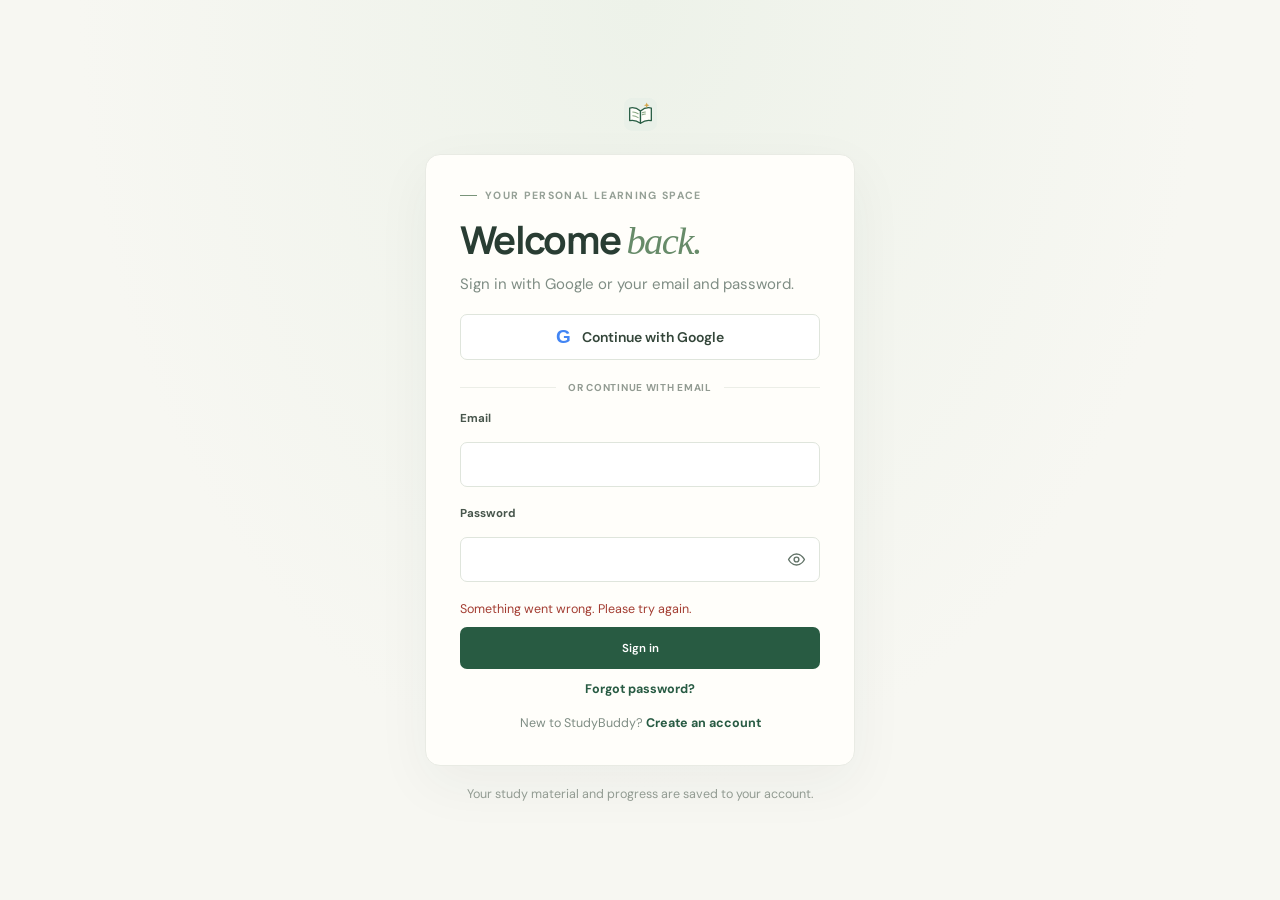
==== commit 82c45766: "Add email verification and password recovery Require new email/password accounts to verify with a sh" ====
--- a/index.html
+++ b/index.html
@@ -30,11 +30,11 @@
           <span class="google-mark" aria-hidden="true">G</span>
           <span>Continue with Google</span>
         </a>
-        <div class="auth-divider"><span>OR CONTINUE WITH EMAIL</span></div>
+        <div class="auth-divider" id="auth-divider"><span>OR CONTINUE WITH EMAIL</span></div>
         <label class="field-label" for="auth-email">Email</label>
         <input class="auth-input" id="auth-email" type="email" autocomplete="email" maxlength="254" required />
-        <label class="field-label" for="auth-password">Password</label>
-        <div class="auth-password-field">
+        <label class="field-label" id="auth-password-label" for="auth-password">Password</label>
+        <div class="auth-password-field" id="auth-password-wrap">
           <input class="auth-input" id="auth-password" type="password" autocomplete="current-password" minlength="8" maxlength="256" required />
           <button class="auth-password-toggle" type="button" data-password-toggle="auth-password" aria-label="Show password" aria-pressed="false" aria-controls="auth-password">
             <svg viewBox="0 0 24 24" aria-hidden="true"><path d="M2 12s3.6-7 10-7 10 7 10 7-3.6 7-10 7S2 12 2 12Z" /><circle cx="12" cy="12" r="3" /></svg>
@@ -42,8 +42,12 @@
           </button>
         </div>
         <p class="auth-password-hint" id="auth-password-hint" hidden>At least 8 characters, including an uppercase letter, a lowercase letter, a number, and a symbol.</p>
+        <div id="auth-code-field" hidden>
+          <label class="field-label" for="auth-code">Six-digit code</label>
+          <input class="auth-input" id="auth-code" type="text" inputmode="numeric" autocomplete="one-time-code" pattern="[0-9]{6}" maxlength="6" />
+        </div>
         <div id="auth-confirm-password-field" hidden>
-          <label class="field-label" for="auth-confirm-password">Confirm password</label>
+          <label class="field-label" id="auth-confirm-password-label" for="auth-confirm-password">Confirm password</label>
           <div class="auth-password-field">
             <input class="auth-input" id="auth-confirm-password" type="password" autocomplete="new-password" minlength="8" maxlength="256" />
             <button class="auth-password-toggle" type="button" data-password-toggle="auth-confirm-password" aria-label="Show password" aria-pressed="false" aria-controls="auth-confirm-password">
@@ -54,7 +58,10 @@
         </div>
         <p class="auth-error" id="auth-error" role="alert"></p>
         <button class="primary-button auth-submit" id="auth-submit" type="submit">Sign in</button>
-        <p class="auth-switch"><span id="auth-switch-prompt">New to StudyBuddy?</span> <button type="button" id="auth-toggle">Create an account</button></p>
+        <button class="auth-link" id="auth-forgot-password" type="button">Forgot password?</button>
+        <button class="auth-link" id="auth-resend-code" type="button" hidden>Resend code</button>
+        <button class="auth-link" id="auth-back-to-login" type="button" hidden>Back to sign in</button>
+        <p class="auth-switch" id="auth-switch"><span id="auth-switch-prompt">New to StudyBuddy?</span> <button type="button" id="auth-toggle">Create an account</button></p>
       </form>
       <p class="auth-footnote">Your study material and progress are saved to your account.</p>
     </section>
--- a/styles.css
+++ b/styles.css
@@ -52,6 +52,7 @@
 .auth-card h1 { margin-bottom: 9px; }
 .auth-copy { margin-bottom: 18px; color: #7f8d84; font-size: 15px; line-height: 1.6; }
 .google-sign-in { width: 100%; min-height: 46px; display: flex; align-items: center; justify-content: center; gap: 11px; border: 1px solid #dfe5dc; border-radius: 7px; background: #fff; color: #34463a; font-size: 14px; font-weight: 600; transition: background .18s ease, border-color .18s ease; }
+.google-sign-in[hidden], .auth-divider[hidden] { display: none; }
 .google-sign-in:hover { border-color: #b7c9b0; background: #f8faf6; }
 .google-sign-in:focus-visible { outline: 3px solid #94b9a1; outline-offset: 3px; }
 .google-mark { font: 700 19px Arial, sans-serif; color: #4285f4; }
@@ -70,6 +71,9 @@
 .auth-error { min-height: 18px; margin: 0 0 8px; color: #a33d32; font-size: 12.5px; }
 .auth-error.auth-success { color: #3b704b; }
 .auth-submit { width: 100%; justify-content: center; }
+.auth-link { display: block; margin: 12px auto 0; padding: 0; border: 0; background: transparent; color: #285b43; font-size: 12.5px; font-weight: 700; }
+.auth-link:hover { text-decoration: underline; }
+.auth-link[hidden] { display: none; }
 .auth-switch { margin: 18px 0 0; text-align: center; color: #7f8d84; font-size: 12.5px; }
 .auth-switch button { padding: 0; border: 0; background: transparent; color: #285b43; font-weight: 700; }
 .auth-footnote { margin: 0; color: #929b92; font-size: 12.5px; text-align: center; }
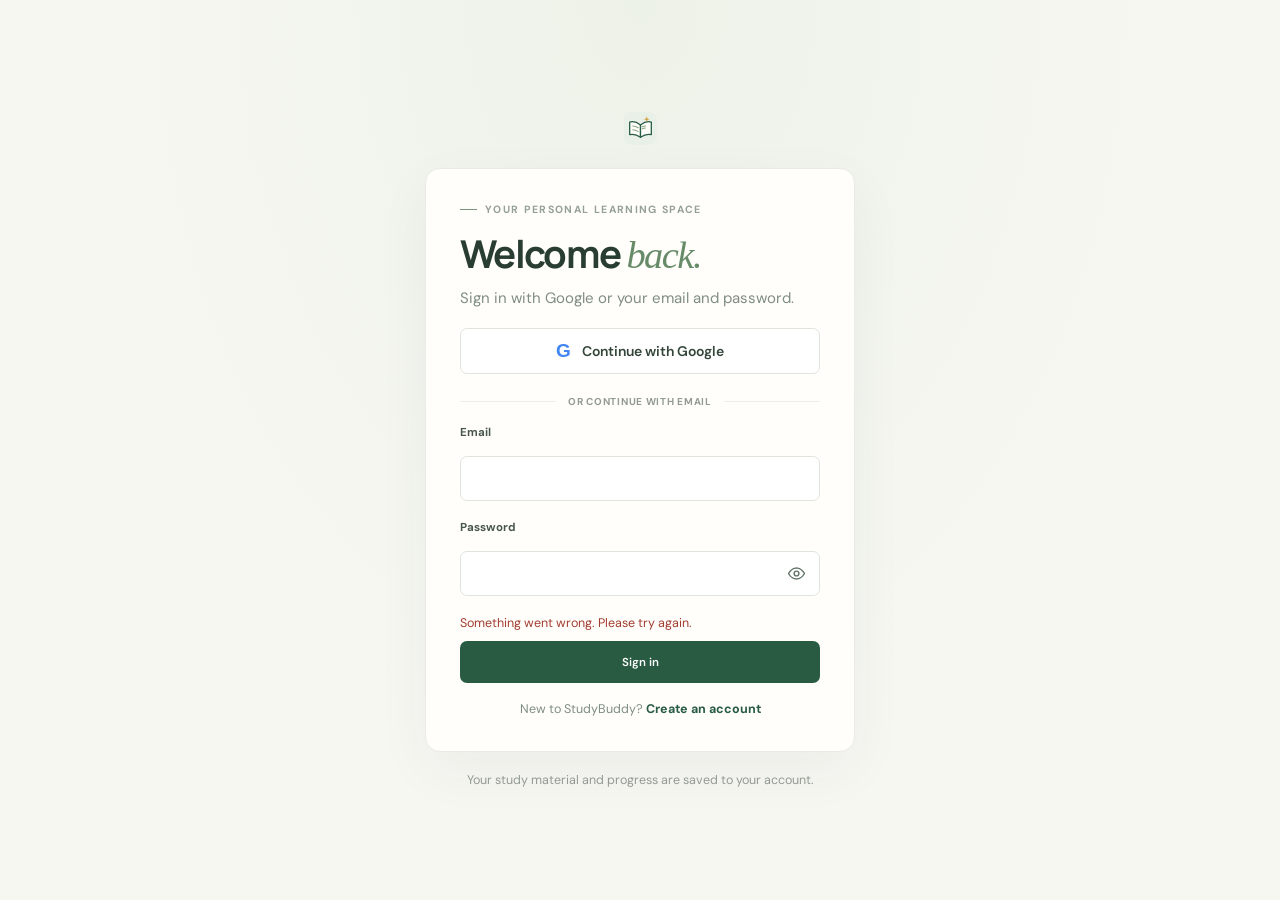
==== commit f6610c33: "Remove password recovery link from login" ====
--- a/index.html
+++ b/index.html
@@ -58,7 +58,6 @@
         </div>
         <p class="auth-error" id="auth-error" role="alert"></p>
         <button class="primary-button auth-submit" id="auth-submit" type="submit">Sign in</button>
-        <button class="auth-link" id="auth-forgot-password" type="button">Forgot password?</button>
         <button class="auth-link" id="auth-resend-code" type="button" hidden>Resend code</button>
         <button class="auth-link" id="auth-back-to-login" type="button" hidden>Back to sign in</button>
         <p class="auth-switch" id="auth-switch"><span id="auth-switch-prompt">New to StudyBuddy?</span> <button type="button" id="auth-toggle">Create an account</button></p>
@@ -262,5 +261,17 @@
       <p>Lessons and quiz explanations include a related verbatim passage from your notes when a match is found; use it to check the explanation, not as a guarantee that every claim is supported. Study readiness is an estimate based on checked topics, and untested topics lower the estimate. Lesson pages can be read aloud in English by your browser and printed or saved as a PDF. The save indicator shows when progress is saved and offers a retry if saving fails.</p>
       <button class="primary-button dialog-done" id="dialog-done">Got it</button>
     </dialog>
+    <dialog id="file-preview-dialog" class="file-preview-dialog" aria-labelledby="file-preview-title">
+      <div class="file-preview-heading">
+        <h2 id="file-preview-title">Uploaded file</h2>
+        <form method="dialog"><button class="file-preview-close" type="submit">Close</button></form>
+      </div>
+      <p id="file-preview-error" class="file-preview-error" role="alert" hidden></p>
+      <img id="file-preview-image" alt="" hidden />
+      <iframe id="file-preview-frame" title="Uploaded file preview" hidden></iframe>
+      <pre id="file-preview-text" hidden></pre>
+      <p id="file-preview-truncated" class="file-preview-truncated" hidden>Preview is shortened. Download the file to see all of its contents.</p>
+      <a id="file-preview-download" class="file-preview-download" href="#">Download file</a>
+    </dialog>
   </body>
 </html>
--- a/styles.css
+++ b/styles.css
@@ -133,10 +133,12 @@
 .history-files { display: grid; gap: 8px; margin-top: 12px; padding-top: 12px; border-top: 1px solid #eff0ea; }
 .history-file { display: flex; align-items: center; gap: 12px; }
 .history-file img { width: 76px; height: 58px; object-fit: cover; border-radius: 6px; background: #f1f3ee; }
-.history-file-badge { width: 76px; height: 58px; display: grid; place-items: center; border-radius: 6px; background: #f1f3ee; color: #617767; font-size: 10px; font-weight: 800; }
+.history-file-preview { width: 76px; height: 58px; padding: 0; overflow: hidden; border: 0; border-radius: 6px; background: #f1f3ee; color: #617767; cursor: zoom-in; }
+.history-file-preview img { width: 100%; height: 100%; display: block; object-fit: cover; }
+.history-file-badge { display: grid; place-items: center; font-size: 10px; font-weight: 800; }
 .history-file > div { display: grid; gap: 5px; min-width: 0; }
 .history-file strong { overflow: hidden; color: #59685d; font-size: 11px; text-overflow: ellipsis; white-space: nowrap; }
-.history-file a { color: #577a5d; font-size: 11px; font-weight: 700; }
+.history-file button:not(.history-file-preview) { justify-self: start; padding: 0; border: 0; background: transparent; color: #577a5d; font: 700 11px "DM Sans", sans-serif; text-decoration: underline; cursor: pointer; }
 .image-retention-note { margin: -7px 0 14px; color: #879188; font-size: 10.5px; line-height: 1.5; }
 .history-empty { margin: 0; padding: 12px 0; color: #89958b; font-size: 11.5px; }
 .card-heading { display: flex; align-items: center; gap: 13px; margin-bottom: 23px; }
@@ -158,7 +160,9 @@
 .selected-files { display: grid; gap: 6px; margin: 9px 0 0; padding: 0; list-style: none; }
 .selected-file { display: flex; align-items: center; justify-content: space-between; gap: 10px; padding: 7px 9px; border: 1px solid #eceee7; border-radius: 6px; background: #fffefa; color: #59685d; font-size: 10.5px; }
 .selected-file span { min-width: 0; overflow-wrap: anywhere; }
+.selected-file-actions { display: flex; flex: 0 0 auto; gap: 6px; }
 .selected-file button, .clear-files-button { padding: 3px 7px; border: 0; border-radius: 5px; background: #f9eae7; color: #a33d32; font: 600 10px "DM Sans", sans-serif; cursor: pointer; }
+.selected-file button[data-preview-file] { background: #eaf0e9; color: #285b43; }
 .clear-files-button { margin-top: 7px; padding: 5px 8px; }
 #file-input { position: absolute; width: 1px; height: 1px; overflow: hidden; clip: rect(0,0,0,0); white-space: nowrap; clip-path: inset(50%); }
 .or-divider { display: flex; align-items: center; gap: 10px; margin: 13px 0 10px; color: #a3aaa2; font-size: 10px; letter-spacing: 1px; }
@@ -413,6 +417,16 @@
 .help-dialog h2 { margin: 0 0 11px; color: #34483a; font: 700 22.5px Manrope, sans-serif; }
 .help-dialog p:not(.section-kicker) { color: #77847a; font-size: 11.5px; line-height: 1.7; }
 .dialog-done { min-width: 110px; min-height: 37px; margin-top: 5px; }
+.file-preview-dialog { width: min(1000px, calc(100% - 32px)); max-width: 1000px; max-height: calc(100% - 32px); padding: 18px; border: 1px solid #e7eae2; border-radius: 12px; background: #fffefa; color: #34483a; box-shadow: 0 20px 70px #21362850; }
+.file-preview-dialog::backdrop { background: #21362880; backdrop-filter: blur(2px); }
+.file-preview-heading { display: flex; align-items: center; justify-content: space-between; gap: 14px; margin-bottom: 14px; }
+.file-preview-heading h2 { margin: 0; overflow-wrap: anywhere; font: 700 18px Manrope, sans-serif; }
+.file-preview-close, .file-preview-download { min-height: 34px; padding: 8px 12px; border: 0; border-radius: 6px; background: #eaf0e9; color: #285b43; font: 700 11px "DM Sans", sans-serif; text-decoration: none; cursor: pointer; }
+.file-preview-dialog > img, .file-preview-dialog > iframe { width: 100%; height: min(70vh, 680px); border: 0; background: #f2f4ef; object-fit: contain; }
+.file-preview-dialog > pre { max-height: min(70vh, 680px); margin: 0; padding: 14px; overflow: auto; border-radius: 7px; background: #f4f5f0; color: #3d4d42; font: 12px/1.6 Consolas, monospace; white-space: pre-wrap; overflow-wrap: anywhere; }
+.file-preview-error, .file-preview-truncated { color: #758276; font-size: 11.5px; line-height: 1.6; }
+.file-preview-error { color: #a33d32; }
+.file-preview-download { display: inline-flex; align-items: center; margin-top: 12px; }
 
 @media (min-width: 1500px) {
   .main-content { padding-right: 75px; padding-left: 75px; }
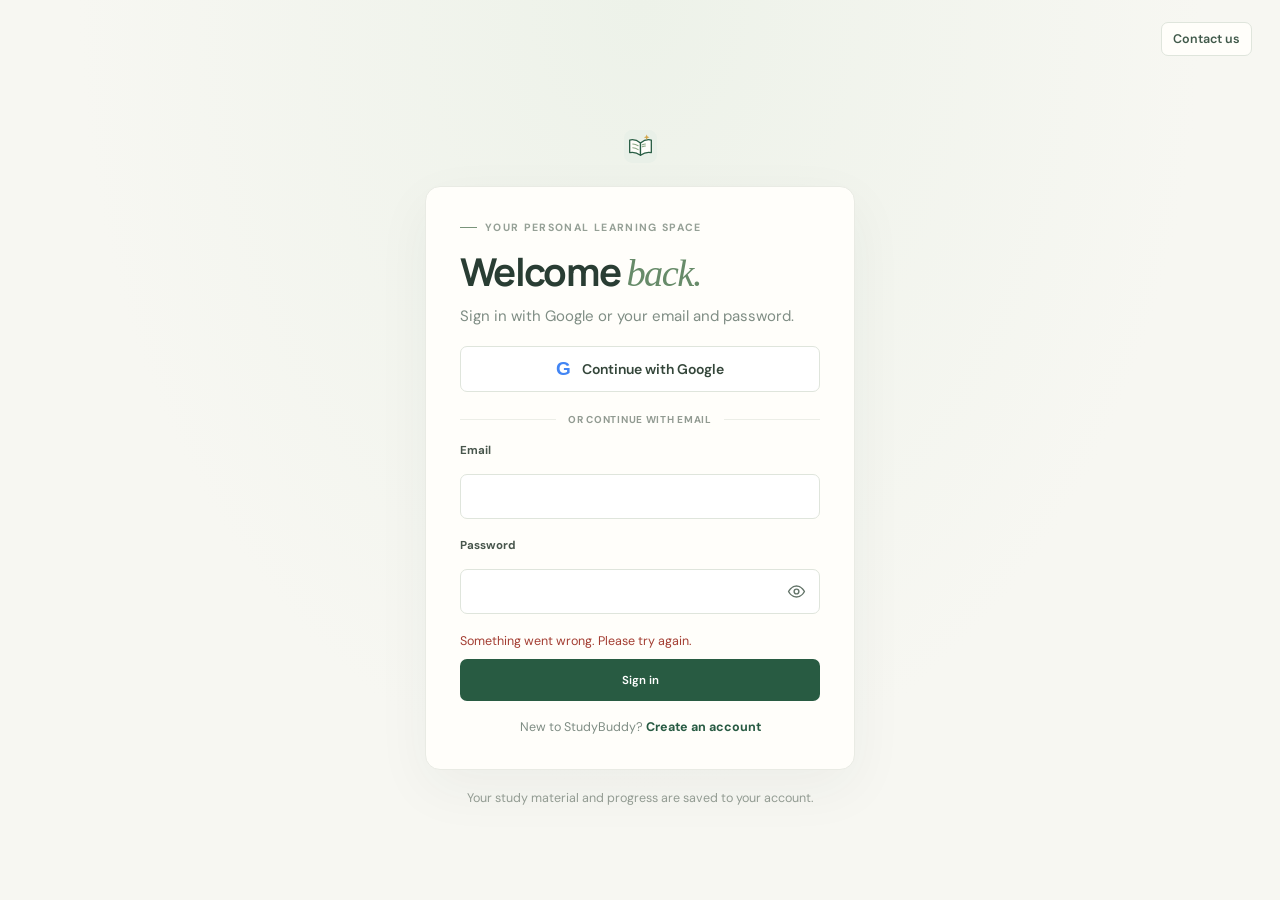
==== commit 50762d9b: "Add contact details to sign-in page" ====
--- a/index.html
+++ b/index.html
@@ -21,6 +21,10 @@
   </head>
   <body>
     <section class="auth-gate" id="auth-gate" aria-labelledby="auth-title">
+      <details class="auth-contact">
+        <summary>Contact us</summary>
+        <a href="mailto:mca111725039126@gmail.com">mca111725039126@gmail.com</a>
+      </details>
       <a class="brand auth-brand" href="#" aria-label="StudyBuddy home"><span class="brand-mark" aria-hidden="true"><img src="/studybuddy-icon.svg" alt="" /></span><span>study<span class="brand-accent">buddy</span></span></a>
       <form class="auth-card" id="auth-form" novalidate>
         <p class="eyebrow"><span class="eyebrow-line"></span> YOUR PERSONAL LEARNING SPACE</p>
@@ -42,10 +46,6 @@
           </button>
         </div>
         <p class="auth-password-hint" id="auth-password-hint" hidden>At least 8 characters, including an uppercase letter, a lowercase letter, a number, and a symbol.</p>
-        <div id="auth-code-field" hidden>
-          <label class="field-label" for="auth-code">Six-digit code</label>
-          <input class="auth-input" id="auth-code" type="text" inputmode="numeric" autocomplete="one-time-code" pattern="[0-9]{6}" maxlength="6" />
-        </div>
         <div id="auth-confirm-password-field" hidden>
           <label class="field-label" id="auth-confirm-password-label" for="auth-confirm-password">Confirm password</label>
           <div class="auth-password-field">
@@ -58,8 +58,6 @@
         </div>
         <p class="auth-error" id="auth-error" role="alert"></p>
         <button class="primary-button auth-submit" id="auth-submit" type="submit">Sign in</button>
-        <button class="auth-link" id="auth-resend-code" type="button" hidden>Resend code</button>
-        <button class="auth-link" id="auth-back-to-login" type="button" hidden>Back to sign in</button>
         <p class="auth-switch" id="auth-switch"><span id="auth-switch-prompt">New to StudyBuddy?</span> <button type="button" id="auth-toggle">Create an account</button></p>
       </form>
       <p class="auth-footnote">Your study material and progress are saved to your account.</p>
--- a/styles.css
+++ b/styles.css
@@ -45,7 +45,13 @@
 .note-link { position: relative; z-index: 1; color: #35634a; font-size: 11.5px; font-weight: 700; }
 .note-link span { margin-left: 4px; }
 .note-decoration { position: absolute; right: -17px; bottom: -39px; width: 111px; height: 111px; border: 1px solid #dce4d6; border-radius: 50%; box-shadow: 0 0 0 12px #f0f2e9, 0 0 0 13px #dce4d6, 0 0 0 26px #f0f2e9, 0 0 0 27px #dce4d6; }
-.auth-gate { min-height: 100vh; display: grid; place-items: center; align-content: center; gap: 20px; padding: 32px 18px; background: radial-gradient(ellipse at 50% 0%, #edf2e9 0, #f7f7f2 62%); }
+.auth-gate { position: relative; min-height: 100vh; display: grid; place-items: center; align-content: center; gap: 20px; padding: 68px 18px 32px; background: radial-gradient(ellipse at 50% 0%, #edf2e9 0, #f7f7f2 62%); }
+.auth-contact { position: absolute; top: 22px; right: 28px; z-index: 2; color: #40594a; font-size: 12.5px; }
+.auth-contact summary { min-height: 34px; display: flex; align-items: center; padding: 0 11px; border: 1px solid #dfe5dc; border-radius: 7px; background: #fffefa; font-weight: 600; cursor: pointer; list-style: none; }
+.auth-contact summary::-webkit-details-marker { display: none; }
+.auth-contact summary:hover { border-color: #b9cbb9; background: #f0f4ee; }
+.auth-contact a { position: absolute; top: 42px; right: 0; padding: 10px 12px; border: 1px solid #dfe5dc; border-radius: 7px; background: #fffefa; color: #40594a; box-shadow: 0 8px 24px #293d3314; white-space: nowrap; }
+.auth-contact a:focus-visible, .auth-contact summary:focus-visible { outline: 3px solid #94b9a1; outline-offset: 3px; }
 .auth-brand { margin: 0 0 3px; }
 .auth-card { width: min(100%, 430px); padding: 34px; border: 1px solid #e9ebe4; border-radius: 15px; background: #fffefa; box-shadow: 0 18px 55px #293d330d; }
 .auth-card .eyebrow { margin-bottom: 16px; }
